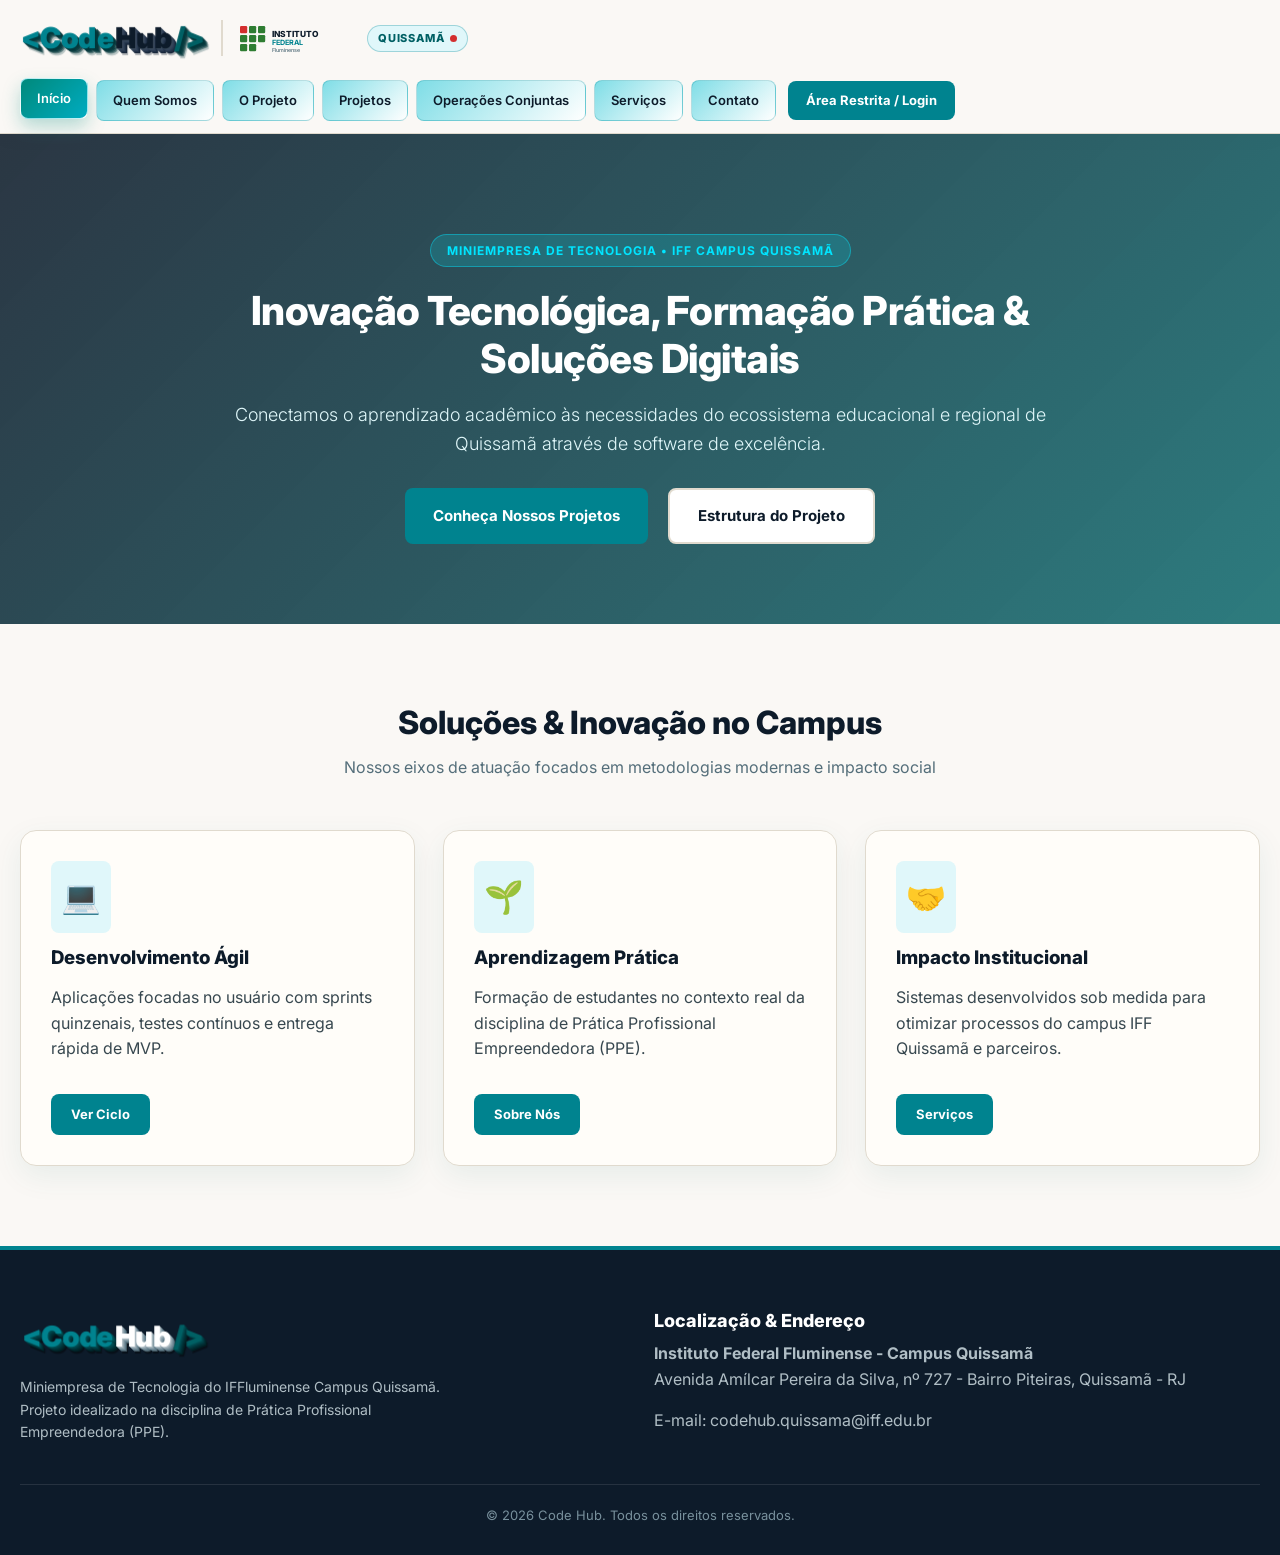
==== index.html @ 8b718c32 "Add files via upload" ====
<!DOCTYPE html>
<html lang="pt-BR">
<head>
    <meta charset="UTF-8">
    <meta name="viewport" content="width=device-width, initial-scale=1.0">
    <title>Code Hub | Inovação & Tecnologia no IFF Quissamã</title>
    <link rel="preconnect" href="https://fonts.googleapis.com">
    <link rel="preconnect" href="https://fonts.gstatic.com" crossorigin>
    <link href="https://fonts.googleapis.com/css2?family=Inter:wght@300;400;500;600;700;800;900&display=swap" rel="stylesheet">
    <link rel="stylesheet" href="index.css">
</head>
<body class="page-transition">

    <!-- CABEÇALHO COM LOGO VETORIAL IFF E LOGO 3D AVANÇADA -->
    <header class="navbar">
        <div class="container nav-container">
            <div class="brand-wrapper">
                <div class="logo-3d-wrapper">
                    <a href="index.html" class="logo-3d" title="Code Hub IFF Quissamã">
                        <span class="logo-code">&lt;Code</span><span class="logo-hub">Hub</span><span class="logo-slash">/&gt;</span>
                    </a>
                </div>
                
                <!-- VETOR INLINE DO INSTITUTO FEDERAL -->
                <div class="iff-brand-container">
                    <svg class="iff-svg-logo" viewBox="0 0 200 60" fill="none" xmlns="http://www.w3.org/2000/svg">
                        <rect x="5" y="10" width="12" height="12" rx="2" fill="#d32f2f"/>
                        <rect x="20" y="10" width="12" height="12" rx="2" fill="#2e7d32"/>
                        <rect x="5" y="25" width="12" height="12" rx="2" fill="#2e7d32"/>
                        <rect x="20" y="25" width="12" height="12" rx="2" fill="#2e7d32"/>
                        <rect x="5" y="40" width="12" height="12" rx="2" fill="#2e7d32"/>
                        <rect x="20" y="40" width="12" height="12" rx="2" fill="#2e7d32"/>
                        <rect x="35" y="10" width="12" height="12" rx="2" fill="#2e7d32"/>
                        <rect x="35" y="25" width="12" height="12" rx="2" fill="#2e7d32"/>
                        <text x="58" y="28" fill="#0d1b2a" font-family="Inter" font-weight="800" font-size="14">INSTITUTO</text>
                        <text x="58" y="42" fill="#00838f" font-family="Inter" font-weight="700" font-size="12">FEDERAL</text>
                        <text x="58" y="53" fill="#546e7a" font-family="Inter" font-weight="500" font-size="9">Fluminense</text>
                    </svg>
                    <div class="iff-badge-discrete">
                        <a href="https://www.google.com/maps/search/?api=1&query=Avenida+Amilcar+Pereira+da+Silva+727+IFF+Quissam%C3%A3" target="_blank" rel="noopener noreferrer" class="link-quissama">
                            Quissamã
                        </a>
                        <span class="iff-dot"></span> 
                    </div>
                </div>
            </div>

            <nav class="nav-menu">
                <a href="index.html" class="nav-link active">Início</a>
                <a href="quem-somos.html" class="nav-link">Quem Somos</a>
                <a href="o-projeto.html" class="nav-link">O Projeto</a>
                <a href="projetos.html" class="nav-link">Projetos</a>
                <a href="operacoes.html" class="nav-link">Operações Conjuntas</a>
                <a href="servicos.html" class="nav-link">Serviços</a>
                <a href="contato.html" class="nav-link">Contato</a>
                <a href="login.html" class="btn-nav-login btn">Área Restrita / Login</a>
            </nav>
        </div>
    </header>

    <!-- HERO SECTION -->
    <section class="hero" style="background-image: url('https://images.unsplash.com/photo-1517245386807-bb43f82c33c4?auto=format&fit=crop&w=1600&q=80');">
        <div class="container hero-content">
            <span class="badge">Miniempresa de Tecnologia &bull; IFF Campus Quissamã</span>
            <h1>Inovação Tecnológica, Formação Prática &amp; Soluções Digitais</h1>
            <p>Conectamos o aprendizado acadêmico às necessidades do ecossistema educacional e regional de Quissamã através de software de excelência.</p>
            <div class="hero-buttons">
                <a href="projetos.html" class="btn btn-primary btn-lg">Conheça Nossos Projetos</a>
                <a href="o-projeto.html" class="btn btn-outline btn-lg">Estrutura do Projeto</a>
            </div>
        </div>
    </section>

    <!-- PILARES DE ATUAÇÃO -->
    <section class="section">
        <div class="container">
            <div class="section-title">
                <h2>Soluções &amp; Inovação no Campus</h2>
                <p>Nossos eixos de atuação focados em metodologias modernas e impacto social</p>
            </div>

            <div class="grid grid-3">
                <div class="card-pilar">
                    <div class="pilar-icon">💻</div>
                    <h3>Desenvolvimento Ágil</h3>
                    <p class="mt-2">Aplicações focadas no usuário com sprints quinzenais, testes contínuos e entrega rápida de MVP.</p>
                    <a href="o-projeto.html" class="btn btn-primary mt-4" style="padding: 10px 20px; font-size: 13px;">Ver Ciclo</a>
                </div>

                <div class="card-pilar">
                    <div class="pilar-icon">🌱</div>
                    <h3>Aprendizagem Prática</h3>
                    <p class="mt-2">Formação de estudantes no contexto real da disciplina de Prática Profissional Empreendedora (PPE).</p>
                    <a href="quem-somos.html" class="btn btn-primary mt-4" style="padding: 10px 20px; font-size: 13px;">Sobre Nós</a>
                </div>

                <div class="card-pilar">
                    <div class="pilar-icon">🤝</div>
                    <h3>Impacto Institucional</h3>
                    <p class="mt-2">Sistemas desenvolvidos sob medida para otimizar processos do campus IFF Quissamã e parceiros.</p>
                    <a href="servicos.html" class="btn btn-primary mt-4" style="padding: 10px 20px; font-size: 13px;">Serviços</a>
                </div>
            </div>
        </div>
    </section>

    <!-- RODAPÉ COMPLETO -->
    <footer class="footer">
        <div class="container">
            <div class="grid grid-2">
                <div>
                    <a href="index.html" class="logo-3d footer-logo">
                        <span class="logo-code">&lt;Code</span><span class="logo-hub">Hub</span><span class="logo-slash">/&gt;</span>
                    </a>
                    <p class="footer-desc">Miniempresa de Tecnologia do IFFluminense Campus Quissamã. Projeto idealizado na disciplina de Prática Profissional Empreendedora (PPE).</p>
                </div>
                <div class="footer-contact">
                    <h4>Localização &amp; Endereço</h4>
                    <p><strong>Instituto Federal Fluminense - Campus Quissamã</strong></p>
                    <p>Avenida Amílcar Pereira da Silva, nº 727 - Bairro Piteiras, Quissamã - RJ</p>
                    <p class="mt-2">E-mail: codehub.quissama@iff.edu.br</p>
                </div>
            </div>
            <div class="footer-bottom">
                <p>&copy; 2026 Code Hub. Todos os direitos reservados.</p>
            </div>
        </div>
    </footer>

    <script src="site.js" defer></script>
</body>
</html>
---- index.css ----
/* ==========================================================================
   CODE HUB - ESTILOS GLOBAIS & DESIGN SYSTEM (index.css)
   ========================================================================== */

:root {
    /* --- CORES PRINCIPAIS --- */
    --cyan-primary: #00838f;        /* Ciano Padrão dos Botões */
    --cyan-dark: #006064;           
    --cyan-light: #00e5ff;          
    --cyan-soft-bg: #e0f7fa;        
    
    --cream-bg: #faf8f5;            
    --cream-card: #fffdf9;          
    --cream-darker: #f3efe6;        
    
    --dark-slate: #0d1b2a;          
    --body-text: #37474f;           
    --border-color: #e0dace;        
    
    /* --- EFEITOS E DIMENSÕES --- */
    --radius-sm: 8px;
    --radius-md: 16px;
    --radius-lg: 24px;
    --shadow-soft: 0 10px 30px rgba(0, 96, 100, 0.08);
    --shadow-hover: 0 18px 40px rgba(0, 96, 100, 0.22);
    --transition: all 0.3s cubic-bezier(0.4, 0, 0.2, 1);
}

/* --- RESET E BASE --- */
* {
    margin: 0;
    padding: 0;
    box-sizing: border-box;
}

html {
    scroll-behavior: smooth;
}

body {
    font-family: 'Inter', -apple-system, BlinkMacSystemFont, "Segoe UI", Roboto, sans-serif;
    color: var(--body-text);
    background-color: var(--cream-bg);
    line-height: 1.6;
    overflow-x: hidden;
}

/* --- TRANSIÇÃO PÁGINA --- */
.page-transition {
    animation: fadeInSlide 0.6s cubic-bezier(0.16, 1, 0.3, 1) forwards;
}

@keyframes fadeInSlide {
    0% {
        opacity: 0;
        transform: translateY(12px);
    }
    100% {
        opacity: 1;
        transform: translateY(0);
    }
}

h1, h2, h3, h4, h5, h6 {
    color: var(--dark-slate);
    font-weight: 800;
    line-height: 1.2;
}

a {
    text-decoration: none;
    color: inherit;
}

ul {
    list-style: none;
}

img {
    max-width: 100%;
    height: auto;
    display: block;
}

/* --- CONTAINERS & GRID --- */
.container {
    width: 100%;
    max-width: 1280px;
    margin: 0 auto;
    padding: 0 20px;
}

.section {
    padding: 80px 0;
}

.grid {
    display: grid;
    gap: 28px;
}

.grid-2 { grid-template-columns: repeat(2, 1fr); }
.grid-3 { grid-template-columns: repeat(3, 1fr); }
.grid-4 { grid-template-columns: repeat(4, 1fr); }

.mt-2 { margin-top: 16px; }
.mt-4 { margin-top: 32px; }

/* --- BARRA DE NAVEGAÇÃO (NAVBAR) --- */
.navbar {
    position: sticky;
    top: 0;
    background: rgba(250, 248, 245, 0.96);
    backdrop-filter: blur(14px);
    border-bottom: 1px solid var(--border-color);
    z-index: 1000;
    padding: 12px 0;
    box-shadow: 0 4px 20px rgba(0, 0, 0, 0.03);
}

.nav-container {
    display: flex;
    align-items: center;
    justify-content: space-between;
    gap: 15px;
    flex-wrap: wrap;
}

.brand-wrapper {
    display: flex;
    align-items: center;
    gap: 16px;
    margin-right: 18px; /* Espaço entre Quissamã e o botão Início */
}

/* --- LOGO 3D CODE HUB (SEM DESFOQUE NO SLASHER />) --- */
.logo-3d-wrapper {
    perspective: 1000px;
}

.logo-3d {
    font-size: 28px;
    font-weight: 900;
    display: inline-flex;
    align-items: center;
    letter-spacing: -0.5px;
    position: relative;
    padding: 4px;
}

.logo-code {
    color: var(--cyan-primary);
    font-weight: 900;
}

.logo-hub {
    color: var(--dark-slate);
    font-weight: 900;
    margin: 0 2px;
}

/* RESOLVIDO: Removido filtro de sombra e animação que causavam o borrão */
.logo-slash {
    color: var(--cyan-dark);
    font-weight: 900;
    text-shadow: none !important;
    filter: none !important;
}

/* --- MARCA DO IFF & BOTÃO QUISSAMÃ --- */
.iff-brand-container {
    display: flex;
    align-items: center;
    gap: 10px;
    border-left: 2px solid var(--border-color);
    padding-left: 14px;
}

.iff-svg-logo {
    height: 36px;
    width: auto;
}

.iff-badge-discrete {
    display: flex;
    align-items: center;
    gap: 6px;
    font-size: 11px;
    font-weight: 800;
    letter-spacing: 0.8px;
    text-transform: uppercase;
    color: var(--cyan-dark);
    background: var(--cyan-soft-bg);
    border: 1px solid rgba(0, 131, 143, 0.3);
    padding: 4px 10px;
    border-radius: 20px;
    transition: var(--transition);
}

.iff-badge-discrete:hover {
    background: #b2ebf2;
}

.iff-dot {
    width: 7px;
    height: 7px;
    background-color: #d32f2f;
    border-radius: 50%;
    display: inline-block;
}

/* --- MENU DE NAVEGAÇÃO COMPACTO E RESPONSIVO --- */
.nav-menu {
    display: flex;
    align-items: center;
    gap: 8px;
    flex-wrap: wrap;
}

.nav-link {
    font-weight: 600;
    font-size: 13px;
    color: var(--dark-slate);
    padding: 8px 12px;
    border-radius: var(--radius-sm);
    transition: var(--transition);
    white-space: nowrap;
}

.nav-link:hover,
.nav-link.active {
    color: var(--cyan-primary);
    background-color: var(--cyan-soft-bg);
}

/* --- BOTÕES COM COR CIANO PADRÃO E VERDE GRADIENTE NO HOVER --- */
.btn {
    display: inline-flex;
    align-items: center;
    justify-content: center;
    gap: 8px;
    padding: 10px 20px;
    border-radius: var(--radius-sm);
    font-weight: 700;
    font-size: 14px;
    cursor: pointer;
    transition: var(--transition);
    border: none;
    text-align: center;
    background-color: var(--cyan-primary) !important; /* Cor de fundo normal (Ciano) */
    color: #ffffff !important;
    white-space: nowrap;
}

/* Efeito ao passar o mouse: Fundo Verde Gradiente */
.btn:hover,
.btn-nav-login:hover,
.btn-primary:hover,
.btn-gradient:hover {
    background: linear-gradient(135deg, #2e7d32 0%, #4caf50 100%) !important; /* Verde Gradiente */
    color: #ffffff !important;
    transform: translateY(-2px);
    box-shadow: 0 6px 18px rgba(46, 125, 50, 0.35);
}

.btn-lg {
    padding: 14px 28px;
    font-size: 15px;
}

/* Botão Outline */
.btn-outline {
    background-color: #ffffff !important;
    color: var(--dark-slate) !important;
    border: 2px solid var(--border-color);
}

.btn-outline:hover {
    background: linear-gradient(135deg, #2e7d32 0%, #4caf50 100%) !important;
    color: #ffffff !important;
    border-color: transparent;
}

/* --- HERO SECTION --- */
.hero {
    position: relative;
    padding: 100px 0 80px 0;
    background-size: cover;
    background-position: center;
    background-repeat: no-repeat;
    color: #ffffff;
    text-align: center;
}

.hero::before {
    content: "";
    position: absolute;
    top: 0; left: 0; right: 0; bottom: 0;
    background: linear-gradient(135deg, rgba(13, 27, 42, 0.88) 0%, rgba(0, 96, 100, 0.82) 100%);
    z-index: 1;
}

.hero-content {
    position: relative;
    z-index: 2;
    max-width: 860px;
}

.badge {
    display: inline-block;
    background: rgba(0, 229, 255, 0.18);
    border: 1px solid rgba(0, 229, 255, 0.4);
    color: #00e5ff;
    font-weight: 700;
    font-size: 12px;
    padding: 6px 16px;
    border-radius: 30px;
    margin-bottom: 20px;
    text-transform: uppercase;
    letter-spacing: 1px;
}

.hero h1 {
    color: #ffffff;
    font-size: 40px;
    margin-bottom: 18px;
    letter-spacing: -0.5px;
}

.hero p {
    font-size: 18px;
    margin-bottom: 30px;
    color: #e0f7fa;
    font-weight: 300;
}

.hero-buttons {
    display: flex;
    justify-content: center;
    gap: 20px;
    flex-wrap: wrap;
}

/* --- TÍTULOS --- */
.section-title {
    text-align: center;
    max-width: 700px;
    margin: 0 auto 50px auto;
}

.section-title h2 {
    font-size: 32px;
    margin-bottom: 12px;
}

.section-title p {
    font-size: 16px;
    color: #546e7a;
}

/* --- CARDS --- */
.card-pilar {
    background-color: var(--cream-card);
    padding: 30px;
    border-radius: var(--radius-md);
    border: 1px solid var(--border-color);
    box-shadow: var(--shadow-soft);
    transition: var(--transition);
}

.card-pilar:hover {
    transform: translateY(-5px);
    box-shadow: var(--shadow-hover);
}

.pilar-icon {
    font-size: 32px;
    margin-bottom: 14px;
    display: inline-block;
    padding: 10px;
    background: var(--cyan-soft-bg);
    border-radius: var(--radius-sm);
}

/* --- RODAPÉ (FOOTER) --- */
.footer {
    background-color: var(--dark-slate);
    color: #b0bec5;
    padding: 60px 0 30px 0;
    border-top: 4px solid var(--cyan-primary);
}

.footer-logo .logo-hub {
    color: #ffffff;
}

.footer-desc {
    margin-top: 14px;
    max-width: 420px;
    font-size: 14px;
}

.footer-contact h4 {
    color: #ffffff;
    font-size: 18px;
    margin-bottom: 10px;
}

.footer-bottom {
    margin-top: 40px;
    padding-top: 20px;
    border-top: 1px solid rgba(255, 255, 255, 0.1);
    text-align: center;
    font-size: 13px;
    color: #78909c;
}

/* --- RESPONSIVIDADE PARA AJUSTAR CERTINHO NA TELA --- */
@media (max-width: 1200px) {
    .nav-container {
        justify-content: center;
    }
    .brand-wrapper {
        margin-right: 0;
        margin-bottom: 10px;
    }
    .nav-menu {
        justify-content: center;
    }
}

@media (max-width: 992px) {
    .grid-3 { grid-template-columns: repeat(1, 1fr); }
    .hero h1 { font-size: 32px; }
}

@media (max-width: 768px) {
    .grid-2 { grid-template-columns: repeat(1, 1fr); }
    .brand-wrapper { flex-direction: column; gap: 8px; }
    .iff-brand-container { border-left: none; padding-left: 0; }
    .hero h1 { font-size: 26px; }
    .hero p { font-size: 15px; }
}

/* ==========================================================================
   EXTENSÕES: transição, botões de navegação, logo 3D e componentes
   ========================================================================== */

/* --- Transição de páginas (fade in / fade out) --- */
body, .page-transition { animation: pageIn 0.45s ease both; }
body { transition: opacity 0.25s ease; }
body.is-leaving { opacity: 0; }
@keyframes pageIn { from { opacity: 0; } to { opacity: 1; } }

/* --- Botões de navegação: ciano -> branco, hover verde azulado --- */
.nav-menu .nav-link {
    background: linear-gradient(135deg, #7fdde6 0%, #ffffff 100%);
    color: var(--dark-slate);
    border: 1px solid rgba(0, 131, 143, 0.25);
    padding: 9px 16px;
    position: relative;
    overflow: hidden;
    z-index: 0;
    transition: color 0.35s ease, transform 0.35s ease, box-shadow 0.35s ease, border-color 0.35s ease;
}
.nav-menu .nav-link::before {
    content: "";
    position: absolute;
    inset: 0;
    background: linear-gradient(135deg, #00897b 0%, #00acc1 100%);
    opacity: 0;
    transition: opacity 0.35s ease;
    z-index: -1;
}
.nav-menu .nav-link:hover,
.nav-menu .nav-link.active {
    color: #ffffff;
    background: linear-gradient(135deg, #7fdde6 0%, #ffffff 100%);
    transform: translateY(-2px);
    border-color: transparent;
    box-shadow: 0 8px 18px rgba(0, 137, 123, 0.28);
}
.nav-menu .nav-link:hover::before,
.nav-menu .nav-link.active::before { opacity: 1; }
.nav-menu .btn-nav-login {
    padding: 9px 18px;
    font-size: 13px;
    margin-left: 4px;
}
.nav-menu .btn-nav-login:hover {
    background: linear-gradient(135deg, #00897b 0%, #00acc1 100%) !important;
    box-shadow: 0 8px 18px rgba(0, 137, 123, 0.35);
}

/* --- Logo Code Hub em 3D --- */
.logo-3d {
    perspective: 700px;
    transform-style: preserve-3d;
    transition: transform 0.25s ease-out;
    will-change: transform;
}
.logo-3d .logo-code,
.logo-3d .logo-hub,
.logo-3d .logo-slash {
    display: inline-block;
    transform: translateZ(14px);
    text-shadow:
        1px 1px 0 rgba(0, 54, 58, 0.85),
        2px 2px 0 rgba(0, 54, 58, 0.78),
        3px 3px 0 rgba(0, 54, 58, 0.7),
        4px 4px 0 rgba(0, 54, 58, 0.6),
        5px 5px 0 rgba(0, 54, 58, 0.5),
        6px 7px 0 rgba(0, 54, 58, 0.25) !important;
    filter: none !important;
}
.logo-3d .logo-hub {
    text-shadow:
        1px 1px 0 #3b4b5c, 2px 2px 0 #34445a, 3px 3px 0 #2a3a50,
        4px 4px 0 #1e2e44, 5px 5px 0 #162538, 6px 7px 0 rgba(13, 27, 42, 0.3) !important;
}
.footer-logo .logo-code,
.footer-logo .logo-slash {
    text-shadow:
        1px 1px 0 #004d52, 2px 2px 0 #004046, 3px 3px 0 #00343a,
        4px 4px 0 #002a2f, 5px 5px 0 #002024, 6px 7px 0 rgba(0, 0, 0, 0.4) !important;
}
.footer-logo .logo-hub {
    text-shadow:
        1px 1px 0 #b0bec5, 2px 2px 0 #90a4ae, 3px 3px 0 #78909c,
        4px 4px 0 #607d8b, 5px 5px 0 #455a64, 6px 7px 0 rgba(0, 0, 0, 0.4) !important;
}

/* --- Revelação suave ao rolar --- */
.reveal { opacity: 0; transform: translateY(14px); transition: opacity 0.6s ease, transform 0.6s ease, box-shadow 0.3s ease; }
.reveal.in-view { opacity: 1; transform: none; }
@media (prefers-reduced-motion: reduce) {
    body, .page-transition { animation: none; }
    .reveal { opacity: 1; transform: none; transition: none; }
}

/* --- Cartões das demais páginas --- */
.card-service, .card-about, .card-project, .card-operacao, .card-organograma, .login-wrapper {
    background: var(--cream-card);
    border: 1px solid var(--border-color);
    border-radius: var(--radius-md);
    box-shadow: var(--shadow-soft);
    transition: transform 0.35s ease, box-shadow 0.35s ease;
}
.card-service, .card-about, .card-operacao, .card-organograma { padding: 28px; }
.card-service:hover, .card-project:hover, .card-operacao:hover { transform: translateY(-5px); box-shadow: var(--shadow-hover); }
.card-service h4 { font-size: 18px; margin-bottom: 10px; }
.card-service p, .card-operacao p, .card-about p { font-size: 15px; }
.card-operacao { border-left: 5px solid var(--cyan-primary); }
.card-project { overflow: hidden; }
.project-img-container { height: 200px; overflow: hidden; }
.project-img-container img { width: 100%; height: 100%; object-fit: cover; transition: transform 0.6s ease; }
.card-project:hover .project-img-container img { transform: scale(1.06); }
.project-body { padding: 24px; }
.project-body h4 { font-size: 19px; margin-bottom: 8px; }
.tag {
    display: inline-block;
    font-size: 12px;
    font-weight: 600;
    color: var(--cyan-dark);
    background: var(--cyan-soft-bg);
    padding: 4px 12px;
    border-radius: 20px;
    margin: 0 6px 6px 0;
}
.category-title {
    display: flex;
    align-items: center;
    gap: 14px;
    flex-wrap: wrap;
    font-size: 22px;
    font-weight: 800;
    color: var(--dark-slate);
    margin-bottom: 28px;
}
.badge-status { font-size: 12px; font-weight: 700; padding: 5px 14px; border-radius: 20px; }
.status-andamento { background: #fff3e0; color: #e65100; }

/* --- Organograma --- */
.card-organograma { text-align: center; }
.tree-node {
    margin: 14px auto 0;
    padding: 12px 16px;
    border-radius: var(--radius-sm);
    font-weight: 700;
    font-size: 14px;
    color: #ffffff;
    transition: transform 0.3s ease;
}
.tree-node:hover { transform: scale(1.03); }
.tree-node.main { background: linear-gradient(135deg, var(--dark-slate), #1b3a4b); }
.tree-node.coordinator { background: linear-gradient(135deg, var(--cyan-dark), var(--cyan-primary)); width: 88%; }
.tree-grid { display: grid; grid-template-columns: repeat(2, 1fr); gap: 12px; margin-top: 14px; }
.tree-grid .tree-node { margin: 0; }
.tree-node.team { background: var(--cyan-soft-bg); color: var(--cyan-dark); border: 1px solid rgba(0, 131, 143, 0.3); }

/* --- Formulários (login e contato) --- */
.login-wrapper { max-width: 480px; margin: 0 auto; padding: 36px; }
.form-group { margin-bottom: 18px; text-align: left; }
.form-group label { display: block; font-size: 13px; font-weight: 700; color: var(--dark-slate); margin-bottom: 6px; }
.form-group input, .form-group select, .form-group textarea, textarea {
    width: 100%;
    padding: 12px 14px;
    font-family: inherit;
    font-size: 14px;
    color: var(--dark-slate);
    background: #ffffff;
    border: 1px solid var(--border-color);
    border-radius: var(--radius-sm);
    transition: border-color 0.25s ease, box-shadow 0.25s ease;
}
.form-group input:focus, .form-group select:focus, .form-group textarea:focus, textarea:focus {
    outline: none;
    border-color: var(--cyan-primary);
    box-shadow: 0 0 0 4px rgba(0, 131, 143, 0.15);
}
.btn:focus-visible, .nav-link:focus-visible, a:focus-visible { outline: 3px solid var(--cyan-light); outline-offset: 2px; }

/* --- Ajustes responsivos extras --- */
@media (max-width: 992px) { .grid-4 { grid-template-columns: repeat(2, 1fr); } }
@media (max-width: 768px) {
    .grid-4 { grid-template-columns: 1fr; }
    .tree-grid { grid-template-columns: 1fr; }
    .login-wrapper { padding: 24px; }
    .logo-3d { font-size: 24px; }
}
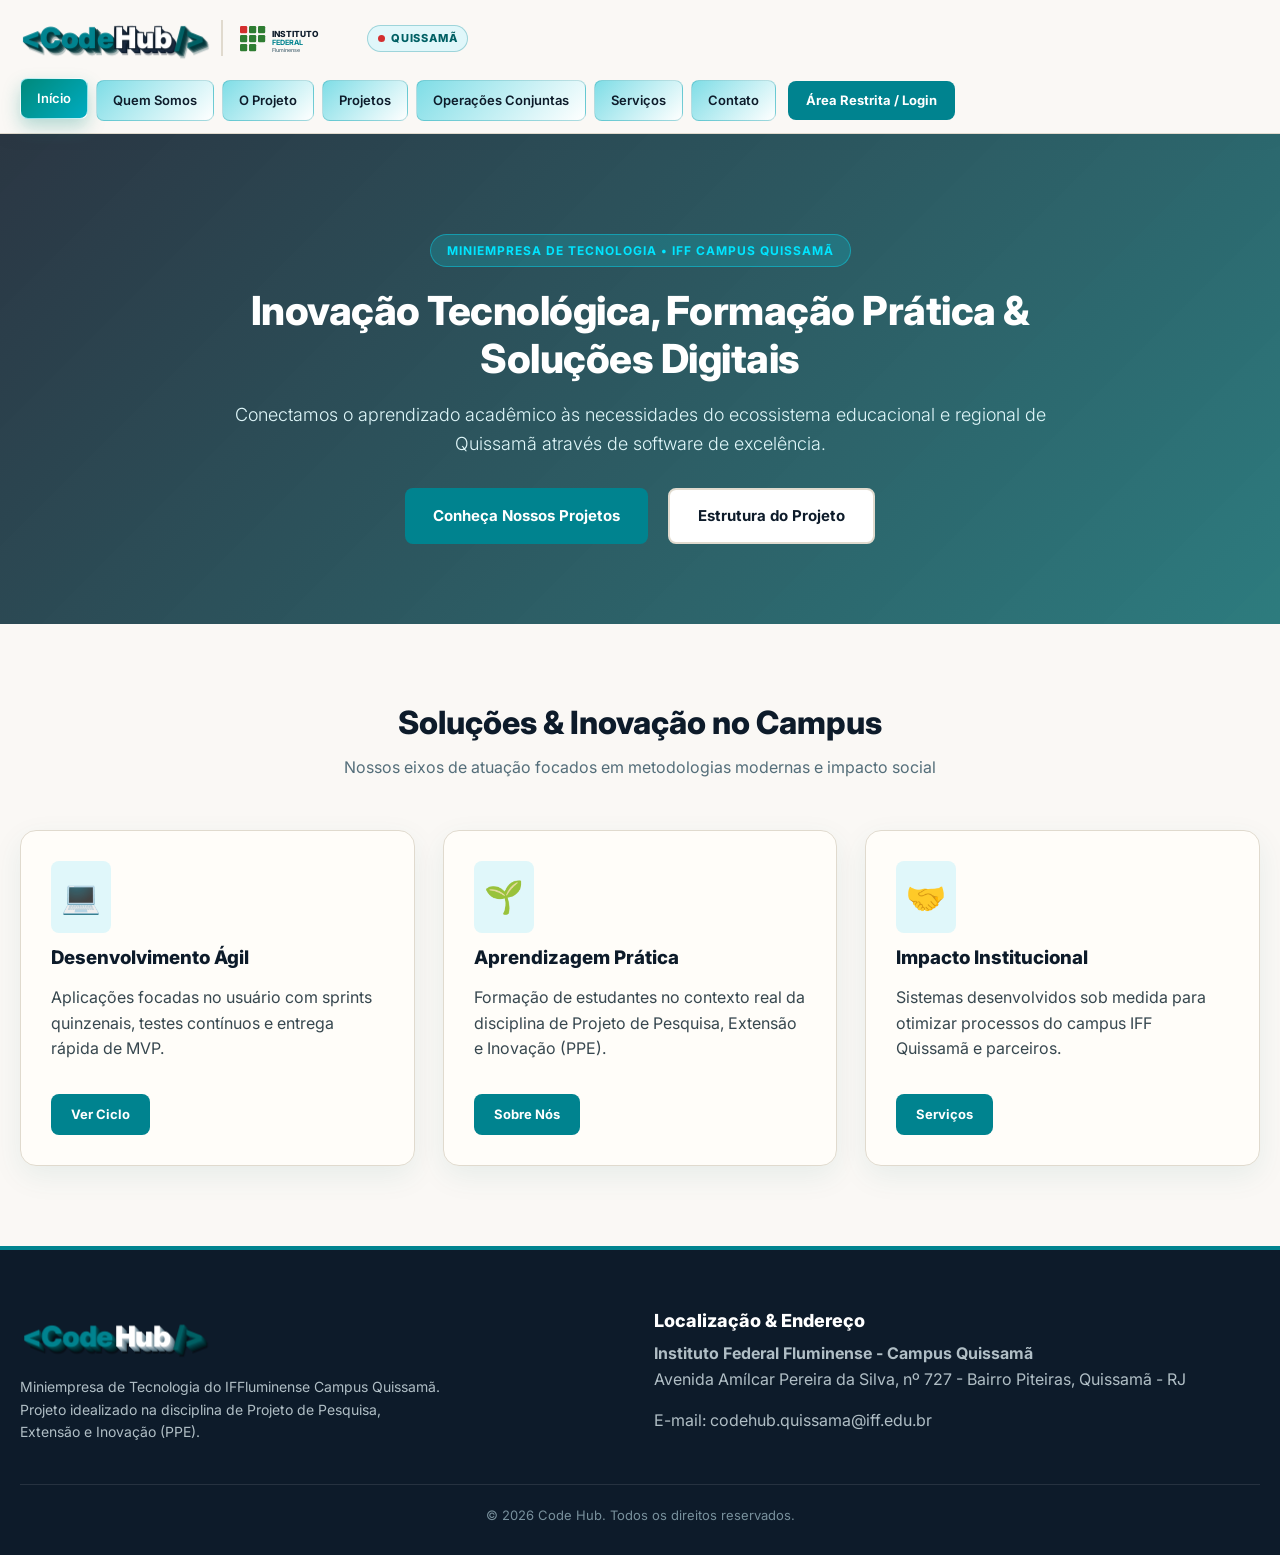
==== commit e4a73255: "Rename index (1).html to index.html" ====
--- a/index.html
+++ b/index.html
@@ -36,12 +36,7 @@
                         <text x="58" y="42" fill="#00838f" font-family="Inter" font-weight="700" font-size="12">FEDERAL</text>
                         <text x="58" y="53" fill="#546e7a" font-family="Inter" font-weight="500" font-size="9">Fluminense</text>
                     </svg>
-                    <div class="iff-badge-discrete">
-                        <a href="https://www.google.com/maps/search/?api=1&query=Avenida+Amilcar+Pereira+da+Silva+727+IFF+Quissam%C3%A3" target="_blank" rel="noopener noreferrer" class="link-quissama">
-                            Quissamã
-                        </a>
-                        <span class="iff-dot"></span> 
-                    </div>
+                    <a href="https://www.google.com/maps/search/?api=1&query=Avenida+Amilcar+Pereira+da+Silva+727+IFF+Quissam%C3%A3" target="_blank" rel="noopener noreferrer" class="iff-badge-discrete" title="Ver no Google Maps"><span class="iff-dot"></span> Quissamã</a>
                 </div>
             </div>
 
@@ -90,7 +85,7 @@
                 <div class="card-pilar">
                     <div class="pilar-icon">🌱</div>
                     <h3>Aprendizagem Prática</h3>
-                    <p class="mt-2">Formação de estudantes no contexto real da disciplina de Prática Profissional Empreendedora (PPE).</p>
+                    <p class="mt-2">Formação de estudantes no contexto real da disciplina de Projeto de Pesquisa, Extensão e Inovação (PPE).</p>
                     <a href="quem-somos.html" class="btn btn-primary mt-4" style="padding: 10px 20px; font-size: 13px;">Sobre Nós</a>
                 </div>
 
@@ -112,7 +107,7 @@
                     <a href="index.html" class="logo-3d footer-logo">
                         <span class="logo-code">&lt;Code</span><span class="logo-hub">Hub</span><span class="logo-slash">/&gt;</span>
                     </a>
-                    <p class="footer-desc">Miniempresa de Tecnologia do IFFluminense Campus Quissamã. Projeto idealizado na disciplina de Prática Profissional Empreendedora (PPE).</p>
+                    <p class="footer-desc">Miniempresa de Tecnologia do IFFluminense Campus Quissamã. Projeto idealizado na disciplina de Projeto de Pesquisa, Extensão e Inovação (PPE).</p>
                 </div>
                 <div class="footer-contact">
                     <h4>Localização &amp; Endereço</h4>
--- a/index.css
+++ b/index.css
@@ -628,3 +628,22 @@
     .login-wrapper { padding: 24px; }
     .logo-3d { font-size: 24px; }
 }
+
+/* --- Selo Quissamã como link para o Google Maps --- */
+a.iff-badge-discrete { cursor: pointer; text-decoration: none; }
+a.iff-badge-discrete:hover { transform: translateY(-1px); box-shadow: 0 6px 14px rgba(0, 131, 143, 0.25); }
+
+/* --- Logo do topo: "Hub" em branco com contorno e relevo escuros --- */
+.navbar .logo-3d .logo-hub {
+    color: #ffffff;
+    text-shadow:
+        -1px -1px 0 #0d1b2a, 1px -1px 0 #0d1b2a, -1px 1px 0 #0d1b2a, 1px 1px 0 #0d1b2a,
+        2px 2px 0 #1b2b3d, 3px 3px 0 #1b2b3d, 4px 4px 0 #14233a,
+        5px 5px 0 #0d1b2a, 6px 7px 0 rgba(13, 27, 42, 0.3) !important;
+}
+
+/* --- Texto de apoio do formulário --- */
+.form-hint { margin-top: 12px; font-size: 12px; color: #78909c; text-align: center; }
+
+/* --- Botão alternativo do formulário de contato --- */
+.btn-alt { margin-top: 12px; white-space: normal; }
